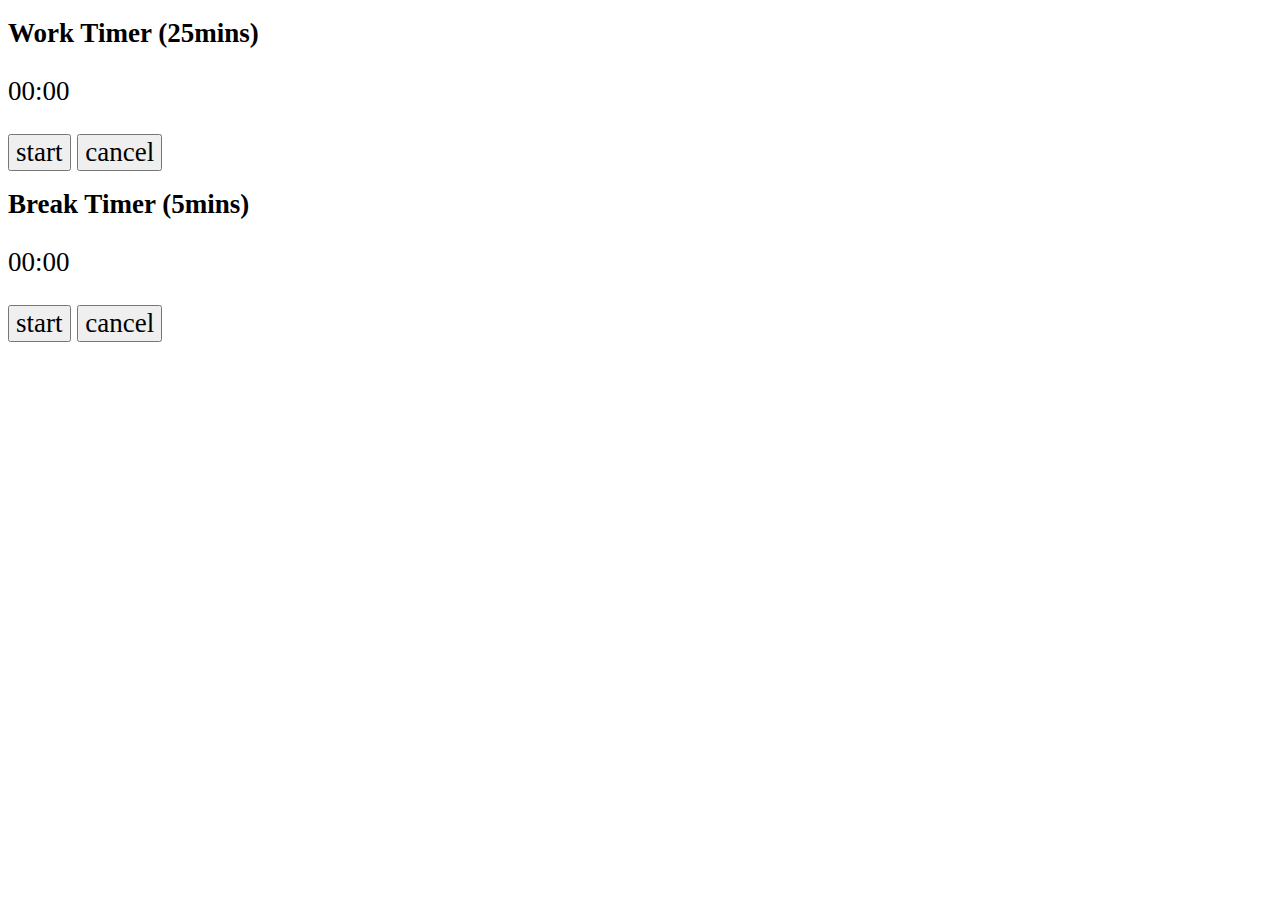
==== timer.html @ 0e7572f9 "Add working html" ====
<!DOCTYPE html>
<html lang="en">
<head>
    <meta charset="UTF-8">
    <meta http-equiv="X-UA-Compatible" content="IE=edge">
    <meta name="viewport" content="width=device-width, initial-scale=1.0">
    <title>Chun's Pomodoro Timer</title>
</head>
<body>
    
    <main>
        <section>
            <h1>Work Timer (25mins)</h1>
            <p><span class='work-timer'>00:00</span></p>
            <button class='start-work'>start</button>
            <button class='cancel-work'>cancel</button>
        </section>
        <section>
            <h1>Break Timer (5mins)</h1>
            <p><span class='break-timer'>00:00</span></p>
            <button class='start-break'>start</button>
            <button class='cancel-break'>cancel</button>
        </section>
    </main>

<script>
const startBtn = document.querySelector('.start-work, .start-break');
const cancelBtn = document.querySelector('.cancel-work, .cancel-break');
const timer = document.querySelector('.work-timer, .break-timer');
let intervalId;

//Work timer
const workStartingMins = 25;
let time = workStartingMins * 60;

// timer.textContent = workStartingMins + ':00'

function startCountdown() {
    intervalId = setInterval(timerFunc, 1000);
}
        
function timerFunc() {
    let minutes = Math.floor(time / 60)
    let seconds = time % 60
    if(minutes < 0 && seconds < 0) {
        return;
        //play sound
    } else {
        time--
    }
    minutes = minutes < 10 ? '0' + minutes : minutes;
    seconds = seconds < 10 ? '0' + seconds : seconds;
    timer.textContent = `${minutes}:${seconds}`
}
        
function startOrPause() {
	if(!intervalId) { //if not currently counting down
		intervalId = setInterval(timerFunc, 1000); //start timer
		startBtn.textContent = 'pause'; //change btn to pause
	} else {
		clearInterval(intervalId);
		intervalId = null; //like how on line 111 it is setInterval. Also works with intervalId = false. 
		startBtn.textContent = 'start';
	}
}
startBtn.addEventListener('click', startOrPause);

cancelBtn.addEventListener('click', cancelTimer)

function cancelTimer() {
    //alert pops up saying are you sure you want to stop this session?
    let alert = confirm('Are you sure you want to stop this session?')
    //if ok is pressed, timer shows 25:00
    if(alert) {
        console.log('ok pressed')
        workTimer.textContent = workStartingMins + ':00'
    }
}




</script>
<style>
* {
  font-family: Epilogue;
  font-size: 1.3rem;
}


</style>
</body>

</html>
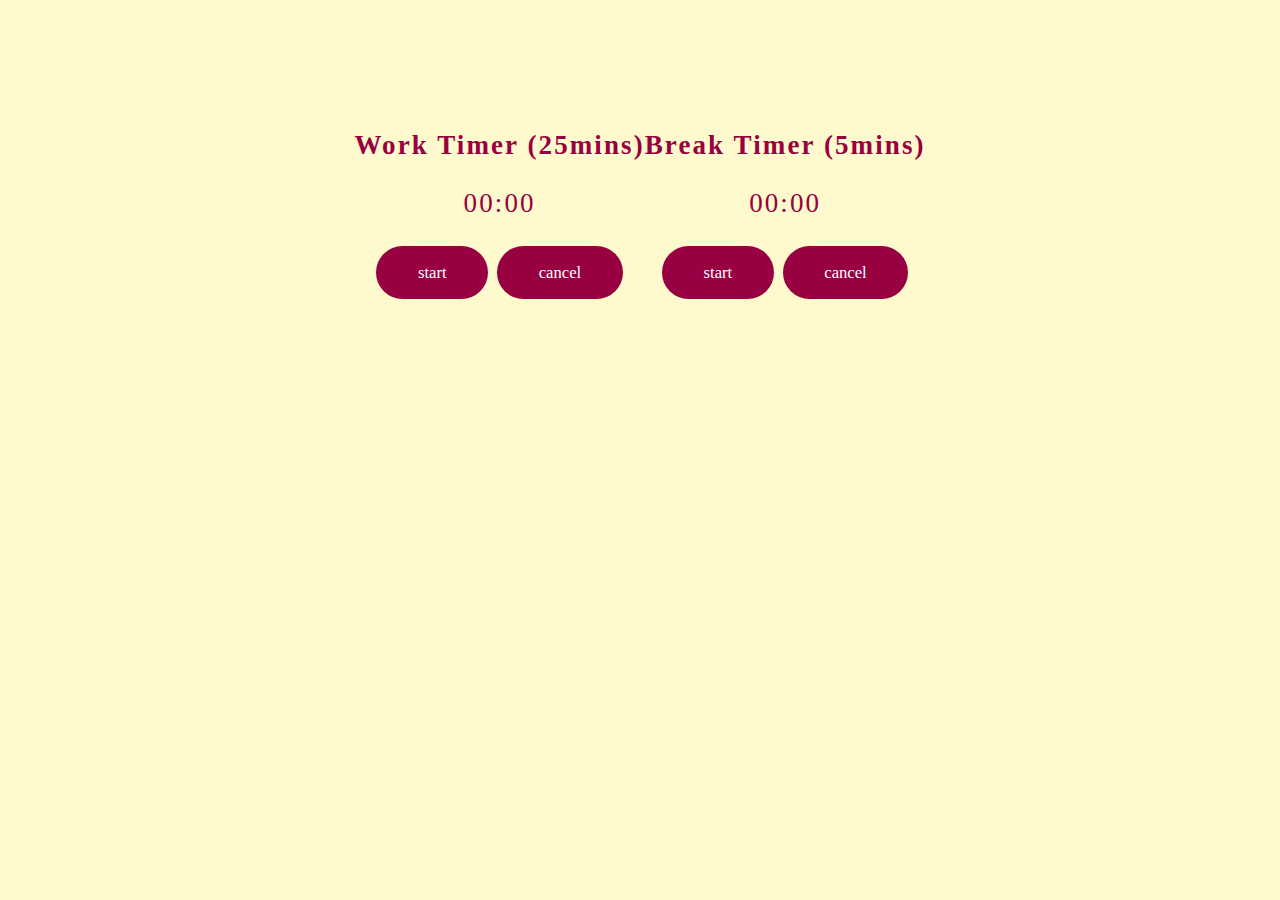
==== commit 28c65fb7: "Add second timer code and css" ====
--- a/timer.html
+++ b/timer.html
@@ -8,7 +8,7 @@
 </head>
 <body>
     
-    <main>
+    <main class='center stack'>
         <section>
             <h1>Work Timer (25mins)</h1>
             <p><span class='work-timer'>00:00</span></p>
@@ -24,67 +24,136 @@
     </main>
 
 <script>
-const startBtn = document.querySelector('.start-work, .start-break');
-const cancelBtn = document.querySelector('.cancel-work, .cancel-break');
-const timer = document.querySelector('.work-timer, .break-timer');
+const startWBtn = document.querySelector('.start-work');
+const cancelWBtn = document.querySelector('.cancel-work');
+const wTimer = document.querySelector('.work-timer');
 let intervalId;
 
 //Work timer
-const workStartingMins = 25;
-let time = workStartingMins * 60;
-
-// timer.textContent = workStartingMins + ':00'
+const wStartingMins = 25;
+let wTime = wStartingMins * 60;
 
 function startCountdown() {
     intervalId = setInterval(timerFunc, 1000);
 }
         
 function timerFunc() {
-    let minutes = Math.floor(time / 60)
-    let seconds = time % 60
+    let minutes = Math.floor(wTime / 60)
+    let seconds = wTime % 60
     if(minutes < 0 && seconds < 0) {
         return;
         //play sound
     } else {
-        time--
+        wTime--
     }
     minutes = minutes < 10 ? '0' + minutes : minutes;
     seconds = seconds < 10 ? '0' + seconds : seconds;
-    timer.textContent = `${minutes}:${seconds}`
+    wTimer.textContent = `${minutes}:${seconds}`
 }
         
-function startOrPause() {
+function wStartOrPause() {
 	if(!intervalId) { //if not currently counting down
 		intervalId = setInterval(timerFunc, 1000); //start timer
-		startBtn.textContent = 'pause'; //change btn to pause
+        startWBtn.textContent = 'pause'; //change btn to pause
 	} else {
 		clearInterval(intervalId);
-		intervalId = null; //like how on line 111 it is setInterval. Also works with intervalId = false. 
-		startBtn.textContent = 'start';
+		intervalId = null; 
+		startWBtn.textContent = 'start';
 	}
 }
-startBtn.addEventListener('click', startOrPause);
+startWBtn.addEventListener('click', wStartOrPause);
 
-cancelBtn.addEventListener('click', cancelTimer)
+cancelWBtn.addEventListener('click', wCancelTimer)
 
-function cancelTimer() {
-    //alert pops up saying are you sure you want to stop this session?
+function wCancelTimer() {
     let alert = confirm('Are you sure you want to stop this session?')
-    //if ok is pressed, timer shows 25:00
     if(alert) {
         console.log('ok pressed')
-        workTimer.textContent = workStartingMins + ':00'
+        wTimer.textContent = wStartingMins + ':00'
     }
 }
 
+const startBBtn = document.querySelector('.start-break');
+const cancelBBtn = document.querySelector('.cancel-break');
+const bTimer = document.querySelector('.break-timer');
+let intervalId2;
 
+//Break timer
+const bStartingMins = 5;
+let bTime = bStartingMins * 60;
+
+function startCountdown2() {
+    intervalId2 = setInterval(timerFunc, 1000);
+}
+        
+function timerFunc2() {
+    let minutes = Math.floor(bTime / 60)
+    let seconds = bTime % 60
+    if(minutes < 0 && seconds < 0) {
+        return;
+        //play sound
+    } else {
+        bTime--
+    }
+    minutes = minutes < 10 ? '0' + minutes : minutes;
+    seconds = seconds < 10 ? '0' + seconds : seconds;
+    bTimer.textContent = `${minutes}:${seconds}`
+}
+        
+function bStartOrPause() {
+	if(!intervalId2) { //if not currently counting down
+		intervalId2 = setInterval(timerFunc2, 1000); //start timer
+        startBBtn.textContent = 'pause'; //change btn to pause
+	} else {
+		clearInterval(intervalId2);
+		intervalId2 = null; 
+		startBBtn.textContent = 'start';
+	}
+}
+startBBtn.addEventListener('click', bStartOrPause);
+
+cancelBBtn.addEventListener('click', bCancelTimer)
+
+function bCancelTimer() {
+    let alert = confirm('Are you sure you want to stop this session?')
+    if(alert) {
+        console.log('ok pressed')
+        bTimer.textContent = bStartingMins + ':00'
+    }
+}
 
 
 </script>
 <style>
 * {
-  font-family: Epilogue;
-  font-size: 1.3rem;
+    font-family: Epilogue;
+    font-size: 1.3rem;
+    color: rgb(152, 0, 66)
+}
+html {
+    background-color: lemonchiffon
+}
+.center {
+    display: flex;
+    flex-wrap: wrap;
+    max-width: 30rem;
+    margin: auto;
+    align-items: center;
+    justify-content: center;
+    letter-spacing: 0.1rem;
+    text-align: center;
+}
+.stack > * {
+    margin-top: 5rem;
+}
+button {
+    background-color: rgb(152, 0, 66); 
+    border: none;
+    border-radius: 1.5rem;
+    color: white;
+    padding: .8rem 2rem;
+    text-align: center;
+    font-size: .8rem;
 }
 
 
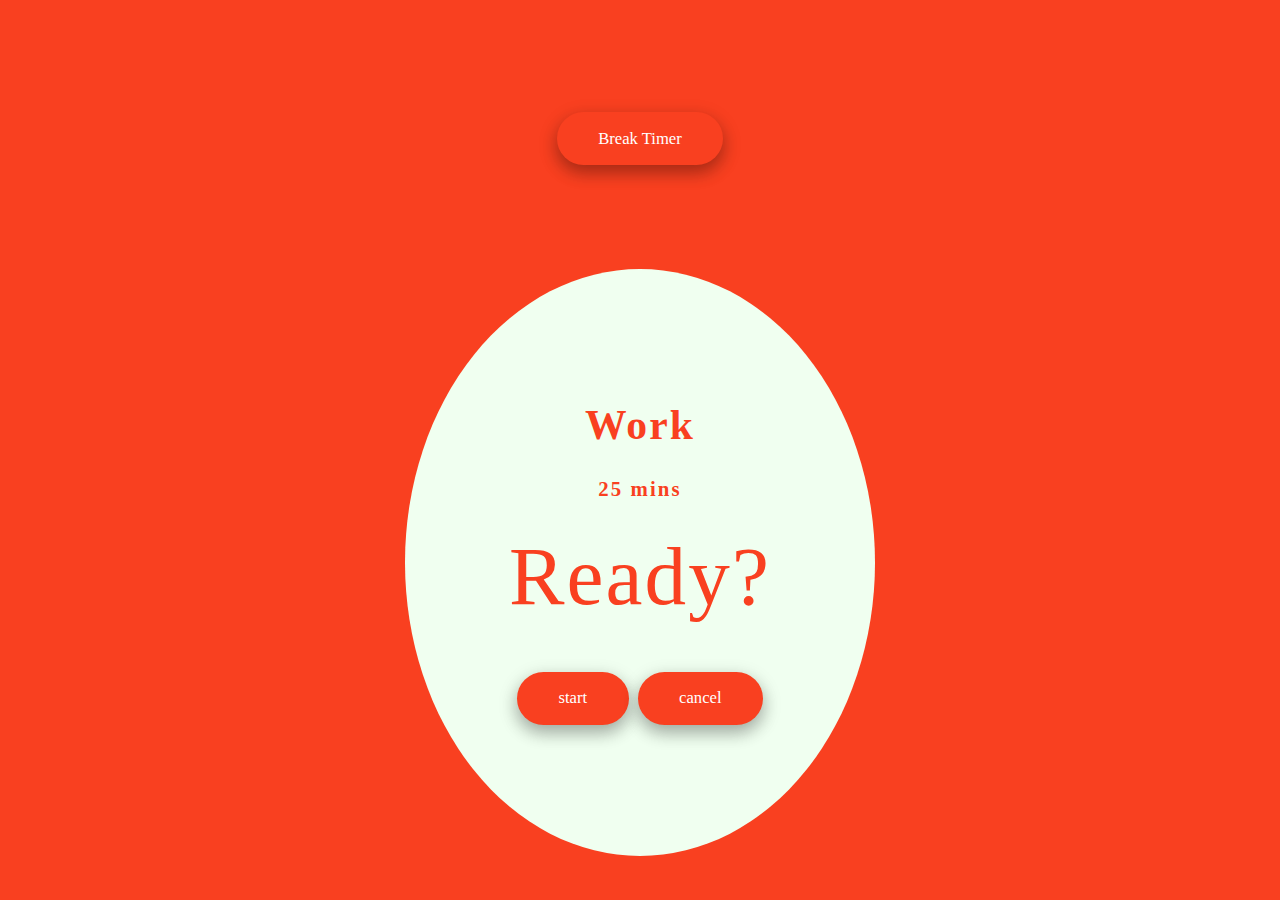
==== commit 3cdc76ed: "Fix cancel then start issue" ====
--- a/timer.html
+++ b/timer.html
@@ -9,25 +9,41 @@
 <body>
     
     <main class='center stack'>
-        <section>
-            <h1>Work Timer (25mins)</h1>
-            <p><span class='work-timer'>00:00</span></p>
-            <button class='start-work'>start</button>
-            <button class='cancel-work'>cancel</button>
+        <button class='timer-button'></button>
+        <section class='one'>
+            <h1>Work</h1>
+            <h2>25 mins</h2>
+            <p><span class='work-timer'>Ready?</span></p>
+            <p class='stack-sm'>
+                <button class='start-work'>start</button>
+                <button class='cancel-work'>cancel</button>
+            </p>
         </section>
-        <section>
-            <h1>Break Timer (5mins)</h1>
-            <p><span class='break-timer'>00:00</span></p>
-            <button class='start-break'>start</button>
-            <button class='cancel-break'>cancel</button>
+        <section class='two'>
+            <h1>Break</h1>
+            <h2>5 mins</h2>
+            <p><span class='break-timer'>Relax</span></p>
+            <p class='stack-sm'>
+                <button class='start-break'>start</button>
+                <button class='cancel-break'>cancel</button>
+            </p>
         </section>
     </main>
+    <audio id='audio' src='http://www.soundjay.com/button/beep-07.wav' autoplay='false'></audio>
 
 <script>
 const startWBtn = document.querySelector('.start-work');
 const cancelWBtn = document.querySelector('.cancel-work');
 const wTimer = document.querySelector('.work-timer');
+const startBBtn = document.querySelector('.start-break');
+const cancelBBtn = document.querySelector('.cancel-break');
+const bTimer = document.querySelector('.break-timer');
+const sound = document.querySelector('#audio');
+// let showBtn = document.querySelector('.timer-button');
+const sectionTwo = document.querySelector('.two');
+const sectionOne = document.querySelector('.one');
 let intervalId;
+let intervalId2;
 
 //Work timer
 const wStartingMins = 25;
@@ -36,21 +52,25 @@
 function startCountdown() {
     intervalId = setInterval(timerFunc, 1000);
 }
+
+const playSound = () => {
+    sound.play()
+}
         
 function timerFunc() {
-    let minutes = Math.floor(wTime / 60)
-    let seconds = wTime % 60
+    let minutes = Math.floor(wTime / 60) //total seconds divided by 60
+    let seconds = wTime % 60 //total seconds mod 60 (remainder of minutes)
     if(minutes < 0 && seconds < 0) {
+        playSound();
         return;
-        //play sound
     } else {
         wTime--
     }
     minutes = minutes < 10 ? '0' + minutes : minutes;
     seconds = seconds < 10 ? '0' + seconds : seconds;
-    wTimer.textContent = `${minutes}:${seconds}`
-}
-        
+    wTimer.textContent = `${minutes}:${seconds}`;
+}
+
 function wStartOrPause() {
 	if(!intervalId) { //if not currently counting down
 		intervalId = setInterval(timerFunc, 1000); //start timer
@@ -63,35 +83,35 @@
 }
 startWBtn.addEventListener('click', wStartOrPause);
 
-cancelWBtn.addEventListener('click', wCancelTimer)
-
 function wCancelTimer() {
     let alert = confirm('Are you sure you want to stop this session?')
     if(alert) {
-        console.log('ok pressed')
         wTimer.textContent = wStartingMins + ':00'
-    }
-}
-
-const startBBtn = document.querySelector('.start-break');
-const cancelBBtn = document.querySelector('.cancel-break');
-const bTimer = document.querySelector('.break-timer');
-let intervalId2;
+        wTime = wStartingMins * 60; //puts the starting time back to 25;
+        clearInterval(intervalId); //cancels the timer
+        intervalId = null; //this fixes the having to click on start twice
+        startWBtn.textContent = 'start';
+    } else {
+        intervalId = setInterval(timerFunc, 1000); 
+        startWBtn.textContent = 'pause'; 
+    }
+}
+cancelWBtn.addEventListener('click', wCancelTimer)
 
 //Break timer
 const bStartingMins = 5;
 let bTime = bStartingMins * 60;
 
 function startCountdown2() {
-    intervalId2 = setInterval(timerFunc, 1000);
+    intervalId2 = setInterval(timerFunc2, 1000);
 }
         
 function timerFunc2() {
     let minutes = Math.floor(bTime / 60)
     let seconds = bTime % 60
     if(minutes < 0 && seconds < 0) {
+        playSound();
         return;
-        //play sound
     } else {
         bTime--
     }
@@ -99,10 +119,10 @@
     seconds = seconds < 10 ? '0' + seconds : seconds;
     bTimer.textContent = `${minutes}:${seconds}`
 }
-        
+
 function bStartOrPause() {
 	if(!intervalId2) { //if not currently counting down
-		intervalId2 = setInterval(timerFunc2, 1000); //start timer
+		intervalId2 = setInterval(timerFunc2, 1000);
         startBBtn.textContent = 'pause'; //change btn to pause
 	} else {
 		clearInterval(intervalId2);
@@ -112,30 +132,50 @@
 }
 startBBtn.addEventListener('click', bStartOrPause);
 
-cancelBBtn.addEventListener('click', bCancelTimer)
-
 function bCancelTimer() {
-    let alert = confirm('Are you sure you want to stop this session?')
+    const alert = confirm('Are you sure you want to stop this session?')
     if(alert) {
-        console.log('ok pressed')
+        clearInterval(intervalId2);
+        startBBtn.textContent = 'start';
         bTimer.textContent = bStartingMins + ':00'
     }
 }
-
+cancelBBtn.addEventListener('click', bCancelTimer);
+
+let showBtn = document.querySelector('.timer-button');
+showBtn.textContent = 'Break Timer'
+function showTimer() {
+    if(showBtn.textContent = 'Break Timer') {
+        console.log('pressed 1')
+        sectionTwo.style.display = 'block';
+        sectionOne.style.display = 'none';
+        showBtn.textContent = 'Work Timer';
+    } else if(showBtn.textContent = 'Work Timer') {
+        console.log('pressed 2')
+        sectionTwo.style.display = 'none';
+        sectionOne.style.display = 'block';
+        showBtn.textContent = 'Break Timer';
+    }
+}
+showBtn.addEventListener('click', showTimer);
 
 </script>
 <style>
 * {
     font-family: Epilogue;
     font-size: 1.3rem;
-    color: rgb(152, 0, 66)
+    /* color: rgb(152, 0, 66); */
+    color: rgb(249, 64, 32);
 }
 html {
-    background-color: lemonchiffon
+    background: rgb(249, 64, 32);
+}
+.two {
+    display: none;
 }
 .center {
     display: flex;
-    flex-wrap: wrap;
+    flex-direction: column;
     max-width: 30rem;
     margin: auto;
     align-items: center;
@@ -146,14 +186,35 @@
 .stack > * {
     margin-top: 5rem;
 }
+.stack-sm > * {
+    margin-top: 1rem;
+}
+h1 {
+    font-size: 2rem;
+}
+h2 {
+    font-size: 1rem;
+}
 button {
-    background-color: rgb(152, 0, 66); 
+    background-color: rgb(249, 64, 32);
     border: none;
     border-radius: 1.5rem;
     color: white;
     padding: .8rem 2rem;
     text-align: center;
     font-size: .8rem;
+    box-shadow: 0 8px 16px 0 rgba(0,0,0,0.2), 0 6px 20px 0 rgba(0,0,0,0.19);
+}
+button:hover {
+    cursor: pointer;
+}
+span {
+    font-size: 4rem;
+}
+section {
+    background: honeydew;
+    padding: 5rem;
+    border-radius: 50%;
 }
 
 
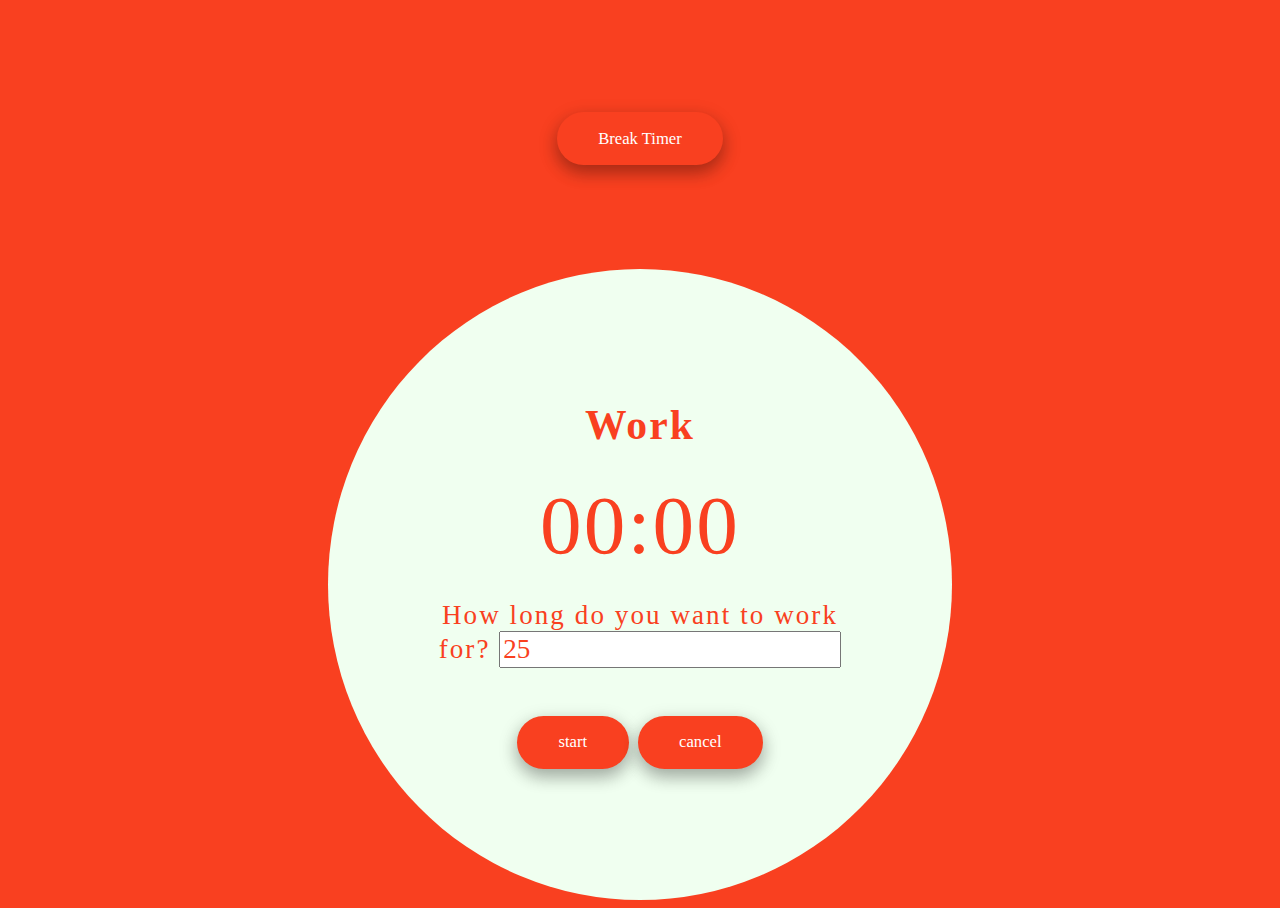
==== commit 2dc9e581: "Add custom timer" ====
--- a/timer.html
+++ b/timer.html
@@ -1,9 +1,9 @@
 <!DOCTYPE html>
-<html lang="en">
+<html lang='en'>
 <head>
-    <meta charset="UTF-8">
-    <meta http-equiv="X-UA-Compatible" content="IE=edge">
-    <meta name="viewport" content="width=device-width, initial-scale=1.0">
+    <meta charset='UTF-8'>
+    <meta http-equiv='X-UA-Compatible' content='IE=edge'>
+    <meta name='viewport' content='width=device-width, initial-scale=1.0'>
     <title>Chun's Pomodoro Timer</title>
 </head>
 <body>
@@ -12,8 +12,11 @@
         <button class='timer-button'></button>
         <section class='one'>
             <h1>Work</h1>
-            <h2>25 mins</h2>
-            <p><span class='work-timer'>Ready?</span></p>
+            <p><span class='work-timer'>00:00</span></p>
+            <form>
+                <label for='length'>How long do you want to work for?</label>
+                <input type='number' value='25' id='length'>
+            </form>
             <p class='stack-sm'>
                 <button class='start-work'>start</button>
                 <button class='cancel-work'>cancel</button>
@@ -22,7 +25,7 @@
         <section class='two'>
             <h1>Break</h1>
             <h2>5 mins</h2>
-            <p><span class='break-timer'>Relax</span></p>
+            <p><span class='break-timer'>00:00</span></p>
             <p class='stack-sm'>
                 <button class='start-break'>start</button>
                 <button class='cancel-break'>cancel</button>
@@ -38,16 +41,23 @@
 const startBBtn = document.querySelector('.start-break');
 const cancelBBtn = document.querySelector('.cancel-break');
 const bTimer = document.querySelector('.break-timer');
-const sound = document.querySelector('#audio');
-// let showBtn = document.querySelector('.timer-button');
+const showBtn = document.querySelector('.timer-button');
 const sectionTwo = document.querySelector('.two');
 const sectionOne = document.querySelector('.one');
+const sound = document.querySelector('#audio');
 let intervalId;
 let intervalId2;
 
 //Work timer
-const wStartingMins = 25;
-let wTime = wStartingMins * 60;
+let wTime;
+let updatedTime;
+
+//Custom timer lengths
+function getCustomTime() {
+    let val = document.querySelector('#length').value;
+    let wStartingMins = val;
+    wTime = wStartingMins * 60;
+}
 
 function startCountdown() {
     intervalId = setInterval(timerFunc, 1000);
@@ -58,17 +68,27 @@
 }
         
 function timerFunc() {
-    let minutes = Math.floor(wTime / 60) //total seconds divided by 60
-    let seconds = wTime % 60 //total seconds mod 60 (remainder of minutes)
-    if(minutes < 0 && seconds < 0) {
-        playSound();
-        return;
+    if(updatedTime === wTime) {
+        getCustomTime()
+        let minutes = Math.floor(wTime / 60) //total seconds divided by 60
+        let seconds = wTime % 60
+        minutes = minutes < 10 ? '0' + minutes : minutes;
+        seconds = seconds < 10 ? '0' + seconds : seconds;
+        wTimer.textContent = `${minutes}:${seconds}`;
+        wTime--;
     } else {
-        wTime--
-    }
-    minutes = minutes < 10 ? '0' + minutes : minutes;
-    seconds = seconds < 10 ? '0' + seconds : seconds;
-    wTimer.textContent = `${minutes}:${seconds}`;
+        let minutes = Math.floor(wTime / 60) //total seconds divided by 60
+        let seconds = wTime % 60 //total seconds mod 60 (remainder of minutes)
+        if(minutes < 0 && seconds < 0) {
+            playSound();
+            return;
+        } else {
+            wTime--
+        }
+        minutes = minutes < 10 ? '0' + minutes : minutes;
+        seconds = seconds < 10 ? '0' + seconds : seconds;
+        wTimer.textContent = `${minutes}:${seconds}`;
+    }
 }
 
 function wStartOrPause() {
@@ -86,20 +106,22 @@
 function wCancelTimer() {
     let alert = confirm('Are you sure you want to stop this session?')
     if(alert) {
-        wTimer.textContent = wStartingMins + ':00'
-        wTime = wStartingMins * 60; //puts the starting time back to 25;
+        wTimer.textContent = '00:00'
+        getCustomTime()
         clearInterval(intervalId); //cancels the timer
         intervalId = null; //this fixes the having to click on start twice
         startWBtn.textContent = 'start';
+    } else if(!alert && startWBtn.textContent === 'start') {
+        intervalId = setInterval(timerFunc, 1000);
+        startWBtn.textContent = 'pause'; 
     } else {
-        intervalId = setInterval(timerFunc, 1000); 
         startWBtn.textContent = 'pause'; 
     }
 }
 cancelWBtn.addEventListener('click', wCancelTimer)
 
 //Break timer
-const bStartingMins = 5;
+let bStartingMins = 5;
 let bTime = bStartingMins * 60;
 
 function startCountdown2() {
@@ -142,17 +164,15 @@
 }
 cancelBBtn.addEventListener('click', bCancelTimer);
 
-let showBtn = document.querySelector('.timer-button');
-showBtn.textContent = 'Break Timer'
+showBtn.textContent = 'Break Timer' //has to be assignment operator here
+
 function showTimer() {
-    if(showBtn.textContent = 'Break Timer') {
-        console.log('pressed 1')
+    if(showBtn.textContent === 'Break Timer') { //has to be comparison operator here
         sectionTwo.style.display = 'block';
         sectionOne.style.display = 'none';
-        showBtn.textContent = 'Work Timer';
-    } else if(showBtn.textContent = 'Work Timer') {
-        console.log('pressed 2')
-        sectionTwo.style.display = 'none';
+        showBtn.textContent = 'Work Timer'; //has to be assignment operator here
+    } else if(showBtn.textContent === 'Work Timer') {
+        sectionTwo.style.display = 'none'; 
         sectionOne.style.display = 'block';
         showBtn.textContent = 'Break Timer';
     }
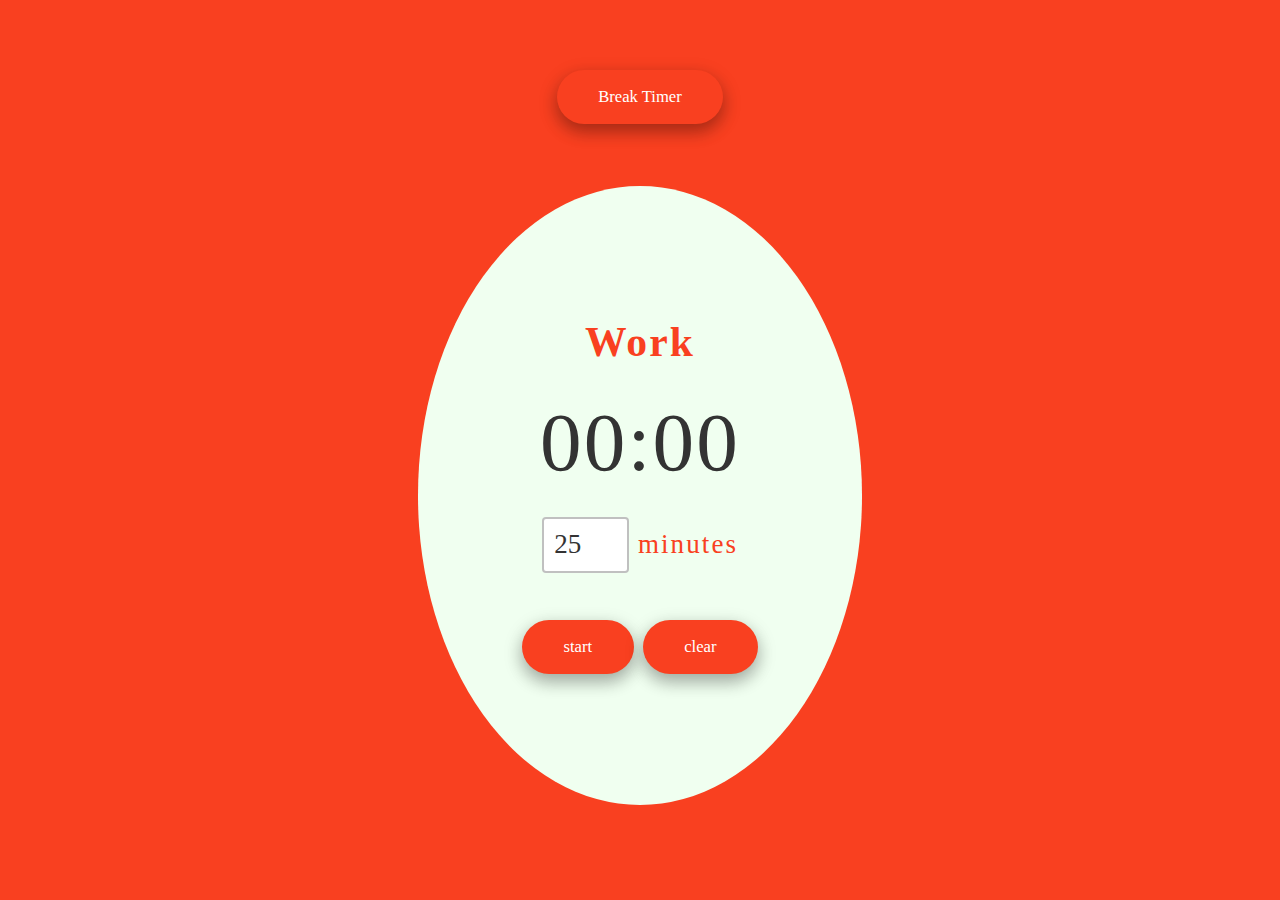
==== commit 047eb455: "Update break timer to match work timer" ====
--- a/timer.html
+++ b/timer.html
@@ -14,21 +14,24 @@
             <h1>Work</h1>
             <p><span class='work-timer'>00:00</span></p>
             <form>
-                <label for='length'>How long do you want to work for?</label>
                 <input type='number' value='25' id='length'>
+                <label for='length'>minutes</label>
             </form>
             <p class='stack-sm'>
                 <button class='start-work'>start</button>
-                <button class='cancel-work'>cancel</button>
+                <button class='cancel-work'>clear</button>
             </p>
         </section>
         <section class='two'>
             <h1>Break</h1>
-            <h2>5 mins</h2>
             <p><span class='break-timer'>00:00</span></p>
+            <form>
+                <input type='number' value='5' id='length2'>
+                <label for='length2'>minutes</label>
+            </form>
             <p class='stack-sm'>
                 <button class='start-break'>start</button>
-                <button class='cancel-break'>cancel</button>
+                <button class='cancel-break'>clear</button>
             </p>
         </section>
     </main>
@@ -106,11 +109,7 @@
 function wCancelTimer() {
     let alert = confirm('Are you sure you want to stop this session?')
     if(alert) {
-        wTimer.textContent = '00:00'
-        getCustomTime()
-        clearInterval(intervalId); //cancels the timer
-        intervalId = null; //this fixes the having to click on start twice
-        startWBtn.textContent = 'start';
+        location.reload()
     } else if(!alert && startWBtn.textContent === 'start') {
         intervalId = setInterval(timerFunc, 1000);
         startWBtn.textContent = 'pause'; 
@@ -121,25 +120,43 @@
 cancelWBtn.addEventListener('click', wCancelTimer)
 
 //Break timer
-let bStartingMins = 5;
-let bTime = bStartingMins * 60;
+let bTime;
+let updatedTime2;
+
+//Custom timer lengths
+function getCustomTime2() {
+    let val2 = document.querySelector('#length2').value;
+    let bStartingMins = val2;
+    bTime = bStartingMins * 60;
+    console.log(val2, 'hi')
+}
 
 function startCountdown2() {
     intervalId2 = setInterval(timerFunc2, 1000);
 }
         
 function timerFunc2() {
-    let minutes = Math.floor(bTime / 60)
-    let seconds = bTime % 60
-    if(minutes < 0 && seconds < 0) {
-        playSound();
-        return;
-    } else {
-        bTime--
-    }
-    minutes = minutes < 10 ? '0' + minutes : minutes;
-    seconds = seconds < 10 ? '0' + seconds : seconds;
-    bTimer.textContent = `${minutes}:${seconds}`
+    if(updatedTime2 === bTime) {
+        getCustomTime2()
+        let minutes = Math.floor(bTime / 60) //total seconds divided by 60
+        let seconds = bTime % 60
+        minutes = minutes < 10 ? '0' + minutes : minutes;
+        seconds = seconds < 10 ? '0' + seconds : seconds;
+        bTimer.textContent = `${minutes}:${seconds}`;
+        bTime--;
+    } else {
+        let minutes = Math.floor(bTime / 60) //total seconds divided by 60
+        let seconds = bTime % 60 //total seconds mod 60 (remainder of minutes)
+        if(minutes < 0 && seconds < 0) {
+            playSound();
+            return;
+        } else {
+            bTime--
+        }
+        minutes = minutes < 10 ? '0' + minutes : minutes;
+        seconds = seconds < 10 ? '0' + seconds : seconds;
+        bTimer.textContent = `${minutes}:${seconds}`;
+    }
 }
 
 function bStartOrPause() {
@@ -155,14 +172,21 @@
 startBBtn.addEventListener('click', bStartOrPause);
 
 function bCancelTimer() {
-    const alert = confirm('Are you sure you want to stop this session?')
-    if(alert) {
-        clearInterval(intervalId2);
+    let alert2 = confirm('Are you sure you want to stop this session?')
+    if(alert2) {
+        bTimer.textContent = '00:00'
+        clearInterval(intervalId2); //cancels the timer
+        intervalId2 = null; //this fixes the having to click on start twice
         startBBtn.textContent = 'start';
-        bTimer.textContent = bStartingMins + ':00'
-    }
-}
-cancelBBtn.addEventListener('click', bCancelTimer);
+        getCustomTime2();
+    } else if(!alert && startBBtn.textContent === 'start') {
+        intervalId2 = setInterval(timerFunc2, 1000);
+        startBBtn.textContent = 'pause'; 
+    } else {
+        startBBtn.textContent = 'pause'; 
+    }
+}
+cancelBBtn.addEventListener('click', bCancelTimer)
 
 showBtn.textContent = 'Break Timer' //has to be assignment operator here
 
@@ -204,7 +228,7 @@
     text-align: center;
 }
 .stack > * {
-    margin-top: 5rem;
+    margin-top: 3rem;
 }
 .stack-sm > * {
     margin-top: 1rem;
@@ -214,6 +238,13 @@
 }
 h2 {
     font-size: 1rem;
+}
+input {
+    color: #333;
+    padding: .5rem;
+    width: 3rem;
+    border: 2px solid silver;
+    border-radius: 4px;
 }
 button {
     background-color: rgb(249, 64, 32);
@@ -230,6 +261,7 @@
 }
 span {
     font-size: 4rem;
+    color: #333;
 }
 section {
     background: honeydew;
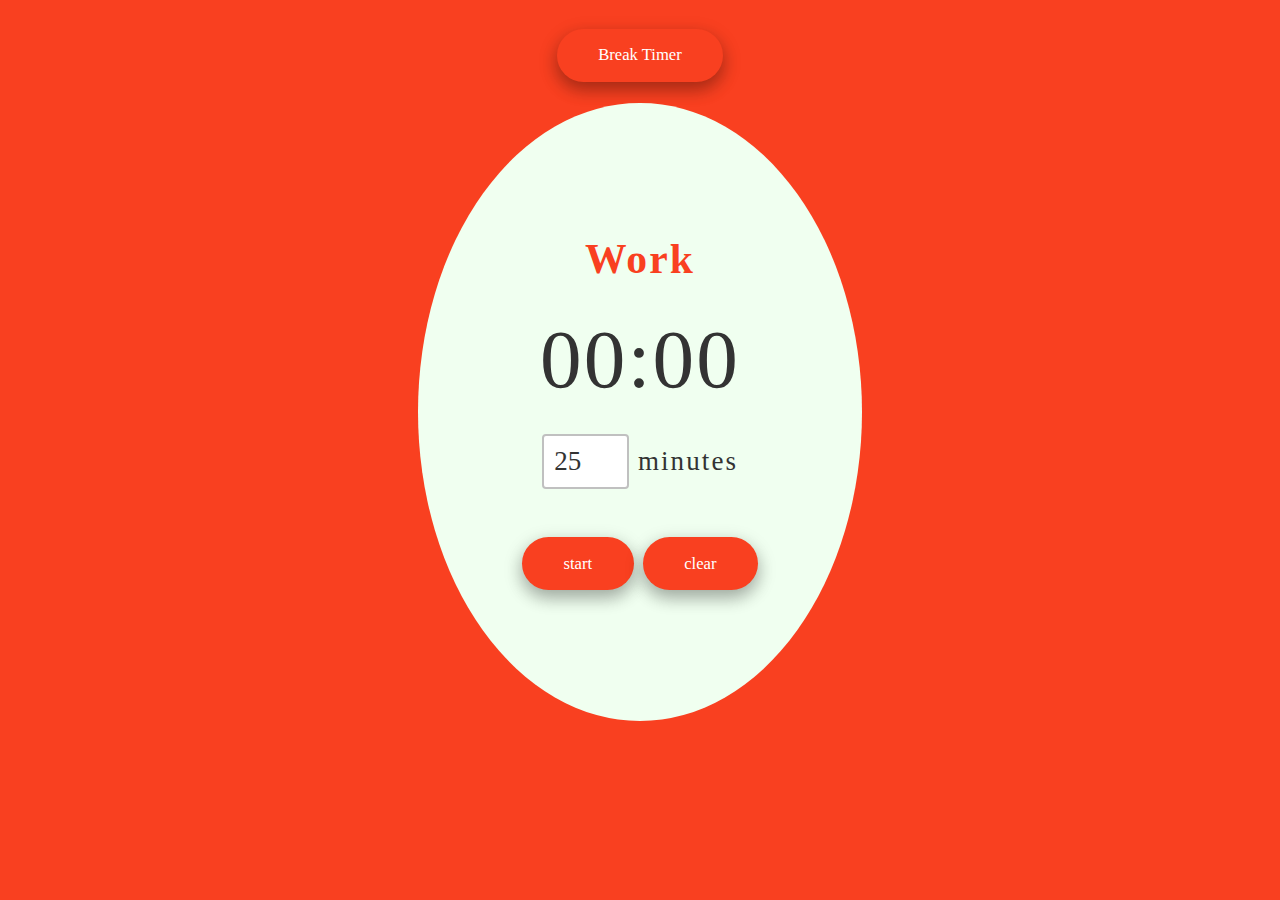
==== commit 57f60838: "Update css" ====
--- a/timer.html
+++ b/timer.html
@@ -61,14 +61,6 @@
     let wStartingMins = val;
     wTime = wStartingMins * 60;
 }
-
-function startCountdown() {
-    intervalId = setInterval(timerFunc, 1000);
-}
-
-const playSound = () => {
-    sound.play()
-}
         
 function timerFunc() {
     if(updatedTime === wTime) {
@@ -83,7 +75,7 @@
         let minutes = Math.floor(wTime / 60) //total seconds divided by 60
         let seconds = wTime % 60 //total seconds mod 60 (remainder of minutes)
         if(minutes < 0 && seconds < 0) {
-            playSound();
+            sound.play();
             return;
         } else {
             wTime--
@@ -112,7 +104,7 @@
         location.reload()
     } else if(!alert && startWBtn.textContent === 'start') {
         intervalId = setInterval(timerFunc, 1000);
-        startWBtn.textContent = 'pause'; 
+        startWBtn.textContent = 'pause';
     } else {
         startWBtn.textContent = 'pause'; 
     }
@@ -122,17 +114,13 @@
 //Break timer
 let bTime;
 let updatedTime2;
+let prevVal;
 
 //Custom timer lengths
 function getCustomTime2() {
     let val2 = document.querySelector('#length2').value;
     let bStartingMins = val2;
     bTime = bStartingMins * 60;
-    console.log(val2, 'hi')
-}
-
-function startCountdown2() {
-    intervalId2 = setInterval(timerFunc2, 1000);
 }
         
 function timerFunc2() {
@@ -148,7 +136,7 @@
         let minutes = Math.floor(bTime / 60) //total seconds divided by 60
         let seconds = bTime % 60 //total seconds mod 60 (remainder of minutes)
         if(minutes < 0 && seconds < 0) {
-            playSound();
+            sound.play();
             return;
         } else {
             bTime--
@@ -159,15 +147,31 @@
     }
 }
 
+//Below: the updatedTime2 variable logs as undefined so this is just a way to
+//compare it to the input value, and as they will always be not equal, the
+//timeChanged function will always be true. And then this allows us to carry on
+//with an if statement condition to get the getCustomTime2 function to look
+//again at the input value which by that time is the latest one. 
+function timeChanged() {
+    return document.querySelector('#length2').value !== updatedTime2;
+}
+
 function bStartOrPause() {
-	if(!intervalId2) { //if not currently counting down
-		intervalId2 = setInterval(timerFunc2, 1000);
-        startBBtn.textContent = 'pause'; //change btn to pause
-	} else {
-		clearInterval(intervalId2);
-		intervalId2 = null; 
-		startBBtn.textContent = 'start';
-	}
+    // if(prevVal === updatedTime2) { //If typed input has changed since last input 
+        if(timeChanged() === true) {  //this part causes the normal start pause functino to not work. 
+            getCustomTime2();
+            console.log('get latest value')
+        }
+    // } else { //if typed input has not been changed since last input
+        if(!intervalId2) { //if not currently counting down
+            intervalId2 = setInterval(timerFunc2, 1000);
+            startBBtn.textContent = 'pause'; 
+        } else {
+            clearInterval(intervalId2);
+            intervalId2 = null; 
+            startBBtn.textContent = 'start';
+        }
+    // }
 }
 startBBtn.addEventListener('click', bStartOrPause);
 
@@ -179,11 +183,13 @@
         intervalId2 = null; //this fixes the having to click on start twice
         startBBtn.textContent = 'start';
         getCustomTime2();
-    } else if(!alert && startBBtn.textContent === 'start') {
-        intervalId2 = setInterval(timerFunc2, 1000);
+    } else if(!alert2 && startBBtn.textContent === 'start') { 
+        startBBtn.textContent = 'start';
+        //when start is clicked again, start from where it was before. 
+        console.log('alert paused')
+    } else {
         startBBtn.textContent = 'pause'; 
-    } else {
-        startBBtn.textContent = 'pause'; 
+        console.log('alert not paused')
     }
 }
 cancelBBtn.addEventListener('click', bCancelTimer)
@@ -228,7 +234,7 @@
     text-align: center;
 }
 .stack > * {
-    margin-top: 3rem;
+    margin-top: 1rem;
 }
 .stack-sm > * {
     margin-top: 1rem;
@@ -268,6 +274,9 @@
     padding: 5rem;
     border-radius: 50%;
 }
+label {
+    color: #333;
+}
 
 
 </style>
